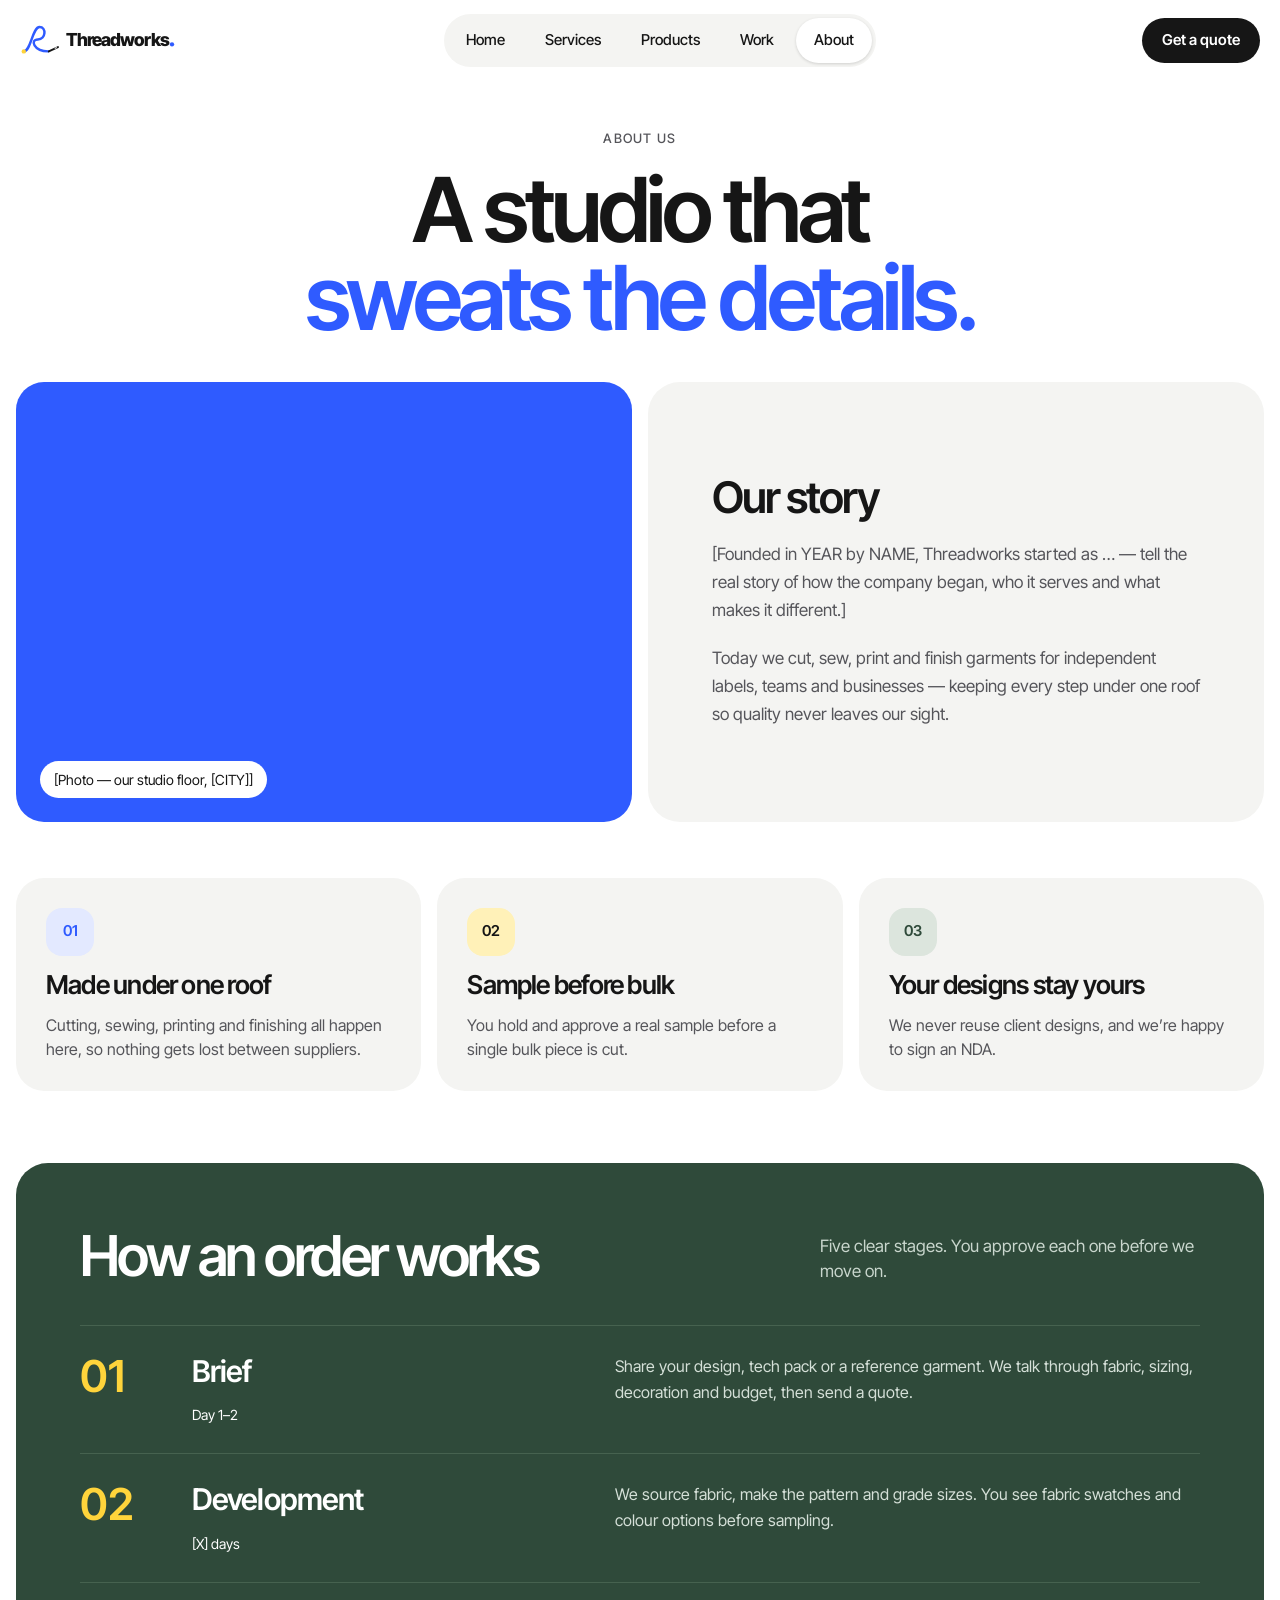
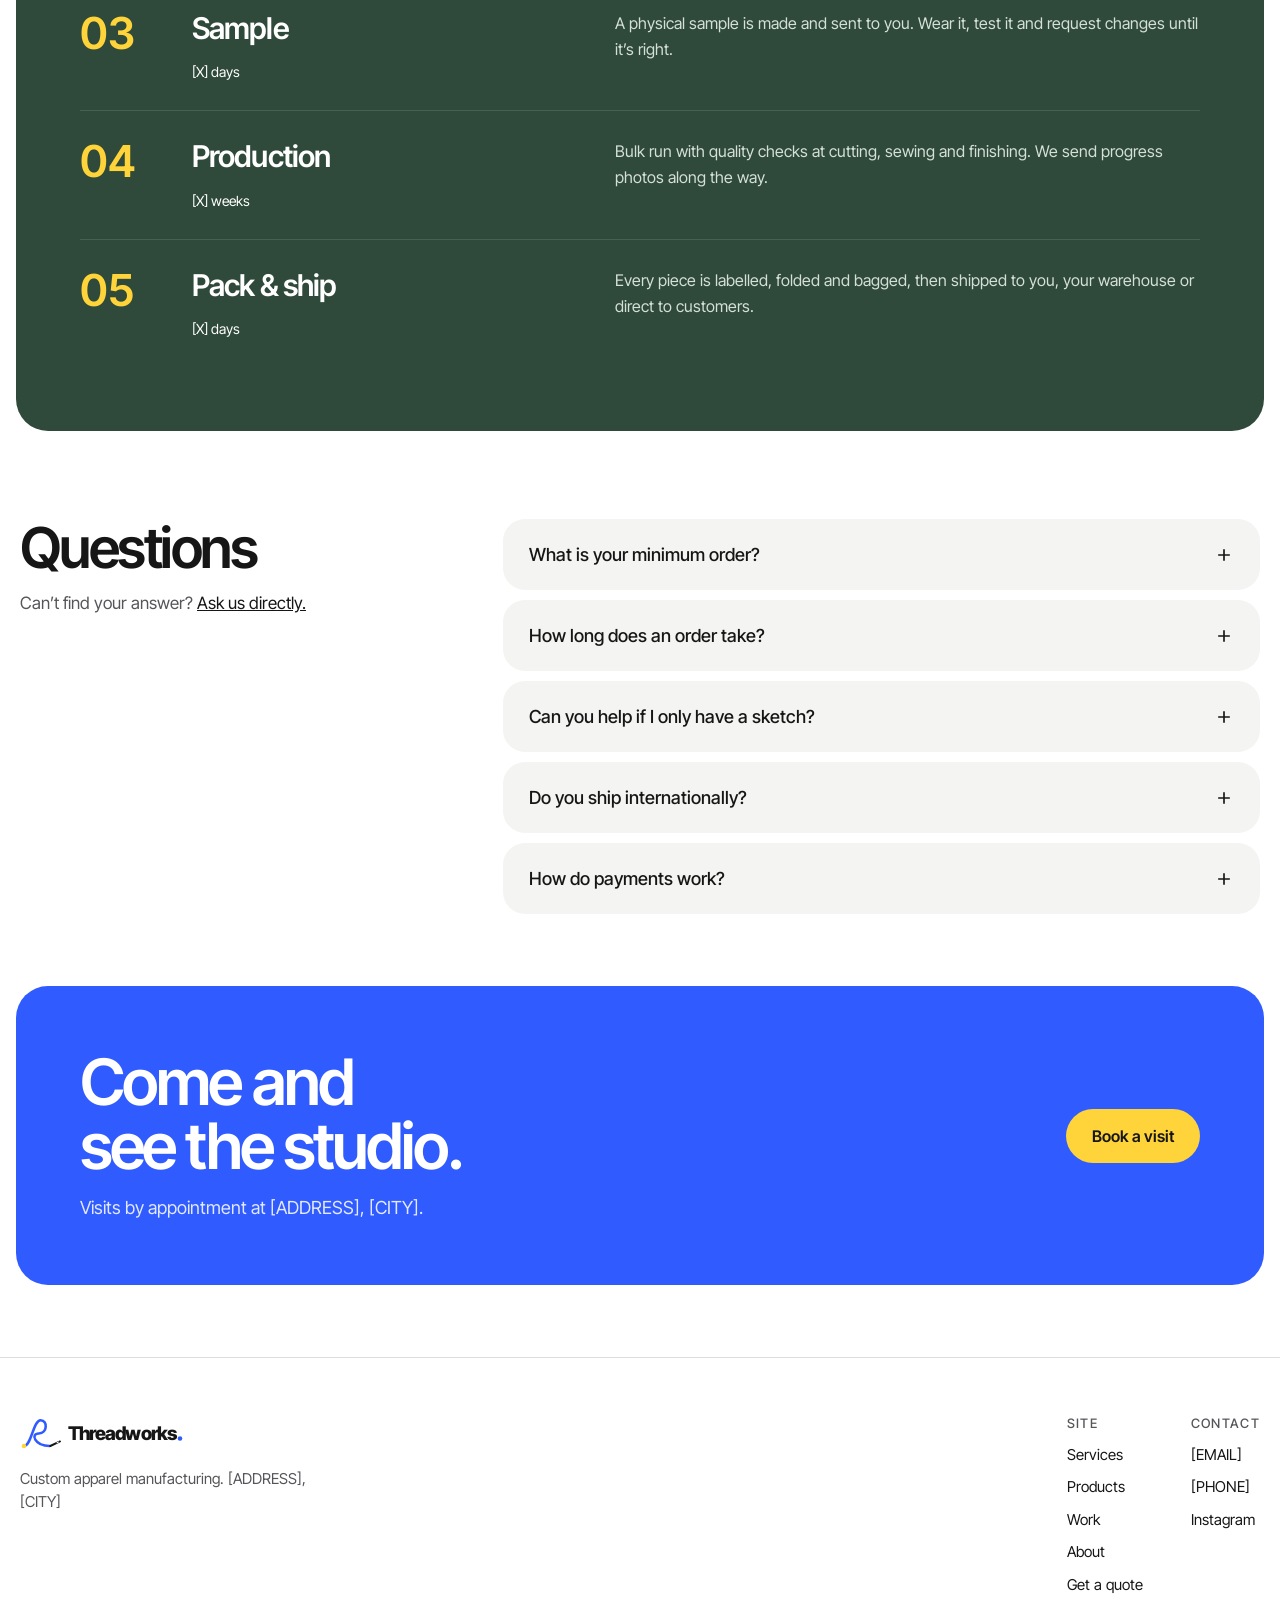
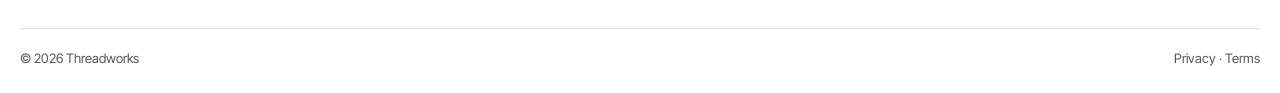
==== about.html @ 1514a81f "Custom apparel website: 7 pages, Logo 5, hero slideshow, case studies Co-Authored-By: Claude Opus 5." ====
<!doctype html>
<html lang="en">
<head>
<meta charset="utf-8">
<meta name="viewport" content="width=device-width, initial-scale=1">
<title>About & process — Threadworks</title>
<meta name="description" content="Who we are, how an order works and answers to common questions.">
<meta name="theme-color" content="#2F5BFF">
<link rel="icon" href="assets/img/favicon.svg" type="image/svg+xml">
<link rel="preconnect" href="https://fonts.googleapis.com">
<link rel="preconnect" href="https://fonts.gstatic.com" crossorigin>
<link href="https://fonts.googleapis.com/css2?family=Inter+Tight:wght@400;500;600;700;800&display=swap" rel="stylesheet">
<link rel="stylesheet" href="assets/css/style.css">
<script>document.documentElement.classList.add('js')</script>
</head>
<body>
<a class="skip" href="#main">Skip to content</a>
<header class="site-header">
  <nav class="nav" aria-label="Main">
    <a class="logo" href="index.html"><svg viewBox="0 0 580 140" role="img" aria-label="Threadworks">
<path d="M14 112 C40 112 46 22 72 22 C98 22 96 68 66 68 C36 68 50 112 104 112" fill="none" stroke="#2F5BFF" stroke-width="9" stroke-linecap="round"/>
<path d="M106 112 L140 96" stroke="#161616" stroke-width="7" stroke-linecap="round"/>
<ellipse cx="132" cy="99.5" rx="5" ry="2" transform="rotate(-25 132 99.5)" fill="#fff"/>
<circle cx="14" cy="112" r="8" fill="#FFD43B"/>
<text x="168" y="92" font-family="Inter Tight, sans-serif" font-weight="800" font-size="66" fill="#161616" letter-spacing="-3" textLength="380" lengthAdjust="spacingAndGlyphs">Threadworks</text>
<circle cx="560" cy="86" r="8" fill="#2F5BFF"/>
</svg></a>
    <div class="pill-nav" id="site-menu">
      <a href="index.html">Home</a>
      <a href="services.html">Services</a>
      <a href="products.html">Products</a>
      <a href="work.html">Work</a>
      <a href="about.html" aria-current="page">About</a>
    </div>
    <div class="nav-cta">
      <a class="btn btn-dark btn-sm" href="quote.html">Get a quote</a>
      <button class="menu-btn" type="button" aria-label="Open menu" aria-expanded="false" aria-controls="site-menu"><span></span></button>
    </div>
  </nav>
</header>
<main id="main" class="wrap">
<header class="stack" style="align-items:center;text-align:center;gap:18px;padding:48px 4px 24px">
  <span class="eyebrow in">About us</span>
  <h1 class="h1 in d1" style="font-size:clamp(44px,7vw,112px)">A studio that<br><span class="accent">sweats the details.</span></h1>
</header>

<section class="grid grid-wide">
  <figure class="art in d2" style="margin:0;background:#2F5BFF;min-height:440px;align-items:flex-end;justify-content:flex-start;padding:24px">
    <figcaption style="background:#fff;border-radius:999px;padding:8px 14px;font-size:14px;position:relative">[Photo — our studio floor, [CITY]]</figcaption>
  </figure>
  <div class="panel panel-grey stack in d3" style="justify-content:center;gap:20px">
    <h2 class="h2" style="font-size:clamp(32px,3.4vw,48px)">Our story</h2>
    <p class="muted" style="margin:0;font-size:17px;line-height:1.65">[Founded in YEAR by NAME, Threadworks started as … — tell the real story of how the company began, who it serves and what makes it different.]</p>
    <p class="muted" style="margin:0;font-size:17px;line-height:1.65">Today we cut, sew, print and finish garments for independent labels, teams and businesses — keeping every step under one roof so quality never leaves our sight.</p>
  </div>
</section>

<section class="grid reveal-stagger" style="padding-top:40px">
  <div class="card lift"><span class="chip-num t-blue">01</span><h3 class="h3" style="font-size:26px">Made under one roof</h3><p>Cutting, sewing, printing and finishing all happen here, so nothing gets lost between suppliers.</p></div>
  <div class="card lift"><span class="chip-num t-yellow">02</span><h3 class="h3" style="font-size:26px">Sample before bulk</h3><p>You hold and approve a real sample before a single bulk piece is cut.</p></div>
  <div class="card lift"><span class="chip-num t-green">03</span><h3 class="h3" style="font-size:26px">Your designs stay yours</h3><p>We never reuse client designs, and we’re happy to sign an NDA.</p></div>
</section>

<section id="process" class="panel panel-green reveal stack" style="gap:40px;margin-top:56px;scroll-margin-top:100px">
  <div class="section-head">
    <h2 class="h2" style="color:#fff">How an order works</h2>
    <p style="margin:0;max-width:380px;font-size:17px">Five clear stages. You approve each one before we move on.</p>
  </div>
  <ol class="reveal-stagger" style="list-style:none;margin:0;padding:0;display:flex;flex-direction:column">
    <li style="display:flex;flex-wrap:wrap;gap:12px 40px;padding:28px 0;border-top:1px solid #46624F"><span style="flex:0 0 72px;font-weight:600;font-size:44px;line-height:1;color:#FFD43B">01</span><div style="flex:1 1 260px" class="stack"><h3 class="h3" style="font-size:30px;color:#fff">Brief</h3><span style="font-size:14px">Day 1–2</span></div><p style="margin:0;flex:2 1 340px;line-height:1.6;color:#D5E0D8">Share your design, tech pack or a reference garment. We talk through fabric, sizing, decoration and budget, then send a quote.</p></li>
    <li style="display:flex;flex-wrap:wrap;gap:12px 40px;padding:28px 0;border-top:1px solid #46624F"><span style="flex:0 0 72px;font-weight:600;font-size:44px;line-height:1;color:#FFD43B">02</span><div style="flex:1 1 260px" class="stack"><h3 class="h3" style="font-size:30px;color:#fff">Development</h3><span style="font-size:14px">[X] days</span></div><p style="margin:0;flex:2 1 340px;line-height:1.6;color:#D5E0D8">We source fabric, make the pattern and grade sizes. You see fabric swatches and colour options before sampling.</p></li>
    <li style="display:flex;flex-wrap:wrap;gap:12px 40px;padding:28px 0;border-top:1px solid #46624F"><span style="flex:0 0 72px;font-weight:600;font-size:44px;line-height:1;color:#FFD43B">03</span><div style="flex:1 1 260px" class="stack"><h3 class="h3" style="font-size:30px;color:#fff">Sample</h3><span style="font-size:14px">[X] days</span></div><p style="margin:0;flex:2 1 340px;line-height:1.6;color:#D5E0D8">A physical sample is made and sent to you. Wear it, test it and request changes until it’s right.</p></li>
    <li style="display:flex;flex-wrap:wrap;gap:12px 40px;padding:28px 0;border-top:1px solid #46624F"><span style="flex:0 0 72px;font-weight:600;font-size:44px;line-height:1;color:#FFD43B">04</span><div style="flex:1 1 260px" class="stack"><h3 class="h3" style="font-size:30px;color:#fff">Production</h3><span style="font-size:14px">[X] weeks</span></div><p style="margin:0;flex:2 1 340px;line-height:1.6;color:#D5E0D8">Bulk run with quality checks at cutting, sewing and finishing. We send progress photos along the way.</p></li>
    <li style="display:flex;flex-wrap:wrap;gap:12px 40px;padding:28px 0;border-top:1px solid #46624F"><span style="flex:0 0 72px;font-weight:600;font-size:44px;line-height:1;color:#FFD43B">05</span><div style="flex:1 1 260px" class="stack"><h3 class="h3" style="font-size:30px;color:#fff">Pack &amp; ship</h3><span style="font-size:14px">[X] days</span></div><p style="margin:0;flex:2 1 340px;line-height:1.6;color:#D5E0D8">Every piece is labelled, folded and bagged, then shipped to you, your warehouse or direct to customers.</p></li>
  </ol>
</section>

<section class="section reveal" style="flex-direction:row;flex-wrap:wrap;gap:32px 64px">
  <div class="stack" style="flex:1 1 300px;gap:14px">
    <h2 class="h2">Questions</h2>
    <p class="muted" style="margin:0;font-size:17px">Can’t find your answer? <a href="quote.html">Ask us directly.</a></p>
  </div>
  <div class="faq stack" style="flex:2 1 520px;min-width:0;gap:10px">
    <details><summary>What is your minimum order?<svg viewBox="0 0 24 24" fill="none" stroke="#161616" stroke-width="2" aria-hidden="true"><path d="M12 5v14M5 12h14"/></svg></summary><p>[MOQ] pieces per style, per colour. Samples can be made as a single piece.</p></details>
    <details><summary>How long does an order take?<svg viewBox="0 0 24 24" fill="none" stroke="#161616" stroke-width="2" aria-hidden="true"><path d="M12 5v14M5 12h14"/></svg></summary><p>Usually [X] weeks from approved sample to delivery, depending on quantity and decoration.</p></details>
    <details><summary>Can you help if I only have a sketch?<svg viewBox="0 0 24 24" fill="none" stroke="#161616" stroke-width="2" aria-hidden="true"><path d="M12 5v14M5 12h14"/></svg></summary><p>Yes. Our development team can turn a sketch or reference garment into a full tech pack.</p></details>
    <details><summary>Do you ship internationally?<svg viewBox="0 0 24 24" fill="none" stroke="#161616" stroke-width="2" aria-hidden="true"><path d="M12 5v14M5 12h14"/></svg></summary><p>[Yes / No — add your shipping regions and options here.]</p></details>
    <details><summary>How do payments work?<svg viewBox="0 0 24 24" fill="none" stroke="#161616" stroke-width="2" aria-hidden="true"><path d="M12 5v14M5 12h14"/></svg></summary><p>[Describe your deposit and balance terms here.]</p></details>
  </div>
</section>

<section class="panel panel-blue cta reveal">
  <div>
    <h2 class="h2">Come and<br>see the studio.</h2>
    <p style="margin:0;font-size:18px">Visits by appointment at [ADDRESS], [CITY].</p>
  </div>
  <a class="btn btn-yellow" href="quote.html">Book a visit</a>
</section>
</main>
<footer class="site-footer">
  <div class="footer-inner">
    <div class="footer-top">
      <div class="footer-brand">
        <a class="logo" href="index.html"><svg viewBox="0 0 580 140" role="img" aria-label="Threadworks">
<path d="M14 112 C40 112 46 22 72 22 C98 22 96 68 66 68 C36 68 50 112 104 112" fill="none" stroke="#2F5BFF" stroke-width="9" stroke-linecap="round"/>
<path d="M106 112 L140 96" stroke="#161616" stroke-width="7" stroke-linecap="round"/>
<ellipse cx="132" cy="99.5" rx="5" ry="2" transform="rotate(-25 132 99.5)" fill="#fff"/>
<circle cx="14" cy="112" r="8" fill="#FFD43B"/>
<text x="168" y="92" font-family="Inter Tight, sans-serif" font-weight="800" font-size="66" fill="#161616" letter-spacing="-3" textLength="380" lengthAdjust="spacingAndGlyphs">Threadworks</text>
<circle cx="560" cy="86" r="8" fill="#2F5BFF"/>
</svg></a>
        <p class="muted" style="margin:0;font-size:15px">Custom apparel manufacturing. [ADDRESS], [CITY]</p>
      </div>
      <div class="footer-cols">
        <div><span class="eyebrow">Site</span><a href="services.html">Services</a><a href="products.html">Products</a><a href="work.html">Work</a><a href="about.html">About</a><a href="quote.html">Get a quote</a></div>
        <div><span class="eyebrow">Contact</span><a href="mailto:[EMAIL]">[EMAIL]</a><a href="tel:[PHONE]">[PHONE]</a><a href="#">Instagram</a></div>
      </div>
    </div>
    <div class="footer-bottom"><span>© <span data-year>2026</span> Threadworks</span><span>Privacy · Terms</span></div>
  </div>
</footer>
<script src="assets/js/main.js"></script>
</body>
</html>
---- assets/css/style.css ----
/* Threadworks — custom apparel site
   Brand: Thread Blue, Signal Yellow, Studio Green, Ink Black, White
   Font: Inter Tight */

:root {
  --blue: #2F5BFF;
  --blue-dark: #1F45E0;
  --yellow: #FFD43B;
  --green: #2F4A3A;
  --green-2: #3A5747;
  --ink: #161616;
  --white: #FFFFFF;
  --grey: #F4F4F2;
  --grey-2: #E9E9E6;
  --line: #DDDDD9;
  --muted: #55555A;
  --muted-2: #8A8A8E;
  --on-green: #C9D6CD;
  --on-blue: #E3E9FF;
  --tint-blue: #E3E9FF;
  --tint-yellow: #FFF1B8;
  --tint-green: #DCE5DD;
  --radius-xl: 32px;
  --radius-lg: 28px;
  --radius-md: 24px;
  --radius-sm: 16px;
  --ease: cubic-bezier(.2, .7, .2, 1);
  --font: "Inter Tight", Inter, system-ui, -apple-system, "Segoe UI", sans-serif;
}

*, *::before, *::after { box-sizing: border-box; }
[hidden] { display: none !important; }
html { scroll-behavior: smooth; -webkit-text-size-adjust: 100%; }
body { margin: 0; background: var(--white); color: var(--ink); font-family: var(--font); font-size: 16px; line-height: 1.5; -webkit-font-smoothing: antialiased; }
img { max-width: 100%; display: block; }
a { color: var(--ink); }
a:hover { color: var(--muted); }
button, input, select, textarea { font: inherit; color: inherit; }
:focus-visible { outline: 3px solid var(--blue); outline-offset: 3px; border-radius: 8px; }
.sr-only { position: absolute; width: 1px; height: 1px; padding: 0; margin: -1px; overflow: hidden; clip: rect(0 0 0 0); white-space: nowrap; border: 0; }
.skip { position: absolute; left: 16px; top: -60px; background: var(--ink); color: var(--white); padding: 12px 18px; border-radius: 999px; z-index: 100; text-decoration: none; }
.skip:focus { top: 16px; color: var(--white); }

.wrap { max-width: 1300px; margin: 0 auto; padding: 0 16px; }
main.wrap { display: flex; flex-direction: column; gap: 16px; padding-bottom: 16px; }

/* ---------- Type ---------- */
.h1 { margin: 0; font-weight: 600; font-size: clamp(44px, 6.4vw, 96px); line-height: 0.98; letter-spacing: -0.05em; }
.h2 { margin: 0; font-weight: 600; font-size: clamp(34px, 4.4vw, 60px); line-height: 1.02; letter-spacing: -0.045em; }
.h3 { margin: 0; font-weight: 600; font-size: 24px; letter-spacing: -0.03em; line-height: 1.15; }
.lead { margin: 0; font-size: 19px; line-height: 1.55; color: var(--muted); max-width: 540px; }
.muted { color: var(--muted); }
.eyebrow { font-size: 13px; letter-spacing: 0.1em; text-transform: uppercase; color: var(--muted); font-weight: 500; }
.accent { color: var(--blue); }
.section-head { display: flex; flex-wrap: wrap; justify-content: space-between; align-items: flex-end; gap: 16px; }
.link-arrow { font-weight: 600; padding: 12px 0; display: inline-block; }

/* ---------- Header ---------- */
.site-header { position: sticky; top: 0; z-index: 50; background: rgba(255, 255, 255, .86); backdrop-filter: saturate(1.4) blur(14px); -webkit-backdrop-filter: saturate(1.4) blur(14px); transition: box-shadow .3s; }
.site-header.scrolled { box-shadow: 0 1px 0 var(--line); }
.nav { display: flex; align-items: center; justify-content: space-between; gap: 12px; padding: 14px 20px; max-width: 1300px; margin: 0 auto; }
.logo { display: inline-flex; align-items: center; text-decoration: none; }
.logo svg { height: 38px; width: auto; display: block; }
.pill-nav { display: flex; gap: 4px; background: var(--grey); border-radius: 999px; padding: 4px; font-size: 15px; font-weight: 500; }
.pill-nav a { text-decoration: none; padding: 11px 18px; border-radius: 999px; transition: background-color .2s, box-shadow .2s; }
.pill-nav a:hover { background: var(--grey-2); color: var(--ink); }
.pill-nav a[aria-current="page"] { background: var(--white); box-shadow: 0 1px 3px rgba(22, 22, 22, .16); }
.nav-cta { display: flex; gap: 8px; align-items: center; }
.menu-btn { display: none; width: 48px; height: 48px; border-radius: 50%; border: 0; background: var(--grey); cursor: pointer; align-items: center; justify-content: center; }
.menu-btn span, .menu-btn span::before, .menu-btn span::after { display: block; width: 18px; height: 2px; background: var(--ink); border-radius: 2px; position: relative; transition: transform .3s var(--ease), background-color .2s; content: ""; }
.menu-btn span::before { position: absolute; top: -6px; }
.menu-btn span::after { position: absolute; top: 6px; }
.menu-open .menu-btn span { background: transparent; }
.menu-open .menu-btn span::before { transform: translateY(6px) rotate(45deg); }
.menu-open .menu-btn span::after { transform: translateY(-6px) rotate(-45deg); }

@media (max-width: 900px) {
  .menu-btn { display: inline-flex; }
  .nav { flex-wrap: wrap; }
  .pill-nav { order: 3; width: 100%; flex-direction: column; gap: 6px; background: transparent; border-radius: 0; padding: 0; max-height: 0; overflow: hidden; opacity: 0; transition: max-height .45s var(--ease), opacity .3s, padding .3s; }
  .pill-nav a { padding: 16px 18px; font-size: 18px; background: var(--grey); border-radius: 16px; }
  .pill-nav a[aria-current="page"] { background: var(--ink); color: var(--white); box-shadow: none; }
  .menu-open .pill-nav { max-height: 420px; opacity: 1; padding: 8px 0 12px; }
  .nav-cta .btn { padding: 12px 18px; }
  .logo svg { height: 32px; }
}

/* ---------- Buttons ---------- */
.btn { display: inline-flex; align-items: center; justify-content: center; gap: 8px; min-height: 48px; padding: 15px 26px; border-radius: 999px; border: 0; font-weight: 600; font-size: 16px; text-decoration: none; cursor: pointer; transition: transform .2s var(--ease), background-color .2s, box-shadow .2s, filter .2s; white-space: nowrap; }
.btn:hover { transform: translateY(-2px); }
.btn:active { transform: translateY(0) scale(.98); }
.btn svg { width: 18px; height: 18px; flex-shrink: 0; transition: transform .25s var(--ease); }
.btn:hover svg { transform: translate(2px, -2px); }
.btn-blue { background: var(--blue); color: var(--white); }
.btn-blue:hover { background: var(--blue-dark); color: var(--white); box-shadow: 0 10px 24px rgba(47, 91, 255, .28); }
.btn-yellow { background: var(--yellow); color: var(--ink); }
.btn-yellow:hover { color: var(--ink); filter: brightness(1.04); box-shadow: 0 10px 24px rgba(22, 22, 22, .14); }
.btn-dark { background: var(--ink); color: var(--white); }
.btn-dark:hover { color: var(--white); background: #2A2A2A; }
.btn-light { background: var(--white); color: var(--ink); }
.btn-light:hover { color: var(--ink); }
.btn-grey { background: var(--grey); color: var(--ink); }
.btn-grey:hover { color: var(--ink); background: var(--grey-2); }
.btn-sm { min-height: 44px; padding: 11px 20px; font-size: 15px; }

/* ---------- Surfaces ---------- */
.card { background: var(--grey); border-radius: var(--radius-lg); padding: 30px; display: flex; flex-direction: column; gap: 14px; text-decoration: none; color: var(--ink); }
.card p { margin: 0; color: var(--muted); }
.panel { border-radius: var(--radius-xl); padding: clamp(32px, 5vw, 64px); }
.panel-grey { background: var(--grey); }
.panel-green { background: var(--green); color: var(--white); }
.panel-green a { color: var(--white); }
.panel-green .muted, .panel-green p { color: var(--on-green); }
.panel-blue { background: var(--blue); color: var(--white); }
.panel-blue p { color: var(--on-blue); }
.badge { display: inline-flex; align-items: center; gap: 8px; align-self: flex-start; border-radius: 999px; padding: 8px 14px; font-size: 14px; font-weight: 500; background: var(--white); }
.badge-yellow { background: var(--yellow); }
.chip-num { width: 48px; height: 48px; border-radius: var(--radius-sm); display: inline-flex; align-items: center; justify-content: center; font-weight: 600; font-size: 15px; flex-shrink: 0; }
.t-blue { background: var(--tint-blue); color: var(--blue); }
.t-yellow { background: var(--tint-yellow); color: var(--ink); }
.t-green { background: var(--tint-green); color: var(--green); }
.t-grey { background: var(--grey-2); color: var(--ink); }

.grid { display: grid; gap: 16px; grid-template-columns: repeat(auto-fit, minmax(min(100%, 280px), 1fr)); }
.grid-wide { grid-template-columns: repeat(auto-fit, minmax(min(100%, 340px), 1fr)); }
.grid-fill { grid-template-columns: repeat(auto-fill, minmax(min(100%, 280px), 1fr)); }
.stack { display: flex; flex-direction: column; gap: 16px; }
.section { padding: 72px 4px 8px; display: flex; flex-direction: column; gap: 28px; }
.section-tight { padding-top: 40px; }

/* Garment art (stand-in for photos) */
.art { border-radius: var(--radius-lg); display: flex; align-items: center; justify-content: center; overflow: hidden; position: relative; }
.art svg { width: 58%; height: auto; transition: transform .7s var(--ease); }
.art img { width: 100%; height: 100%; object-fit: cover; position: absolute; inset: 0; transition: transform .7s var(--ease); }
.art .tag { position: absolute; top: 16px; left: 16px; background: var(--white); border-radius: 999px; padding: 6px 12px; font-size: 13px; font-weight: 600; z-index: 1; }
.ar-1 { aspect-ratio: 1 / 1; }
.ar-43 { aspect-ratio: 4 / 3; }
.ar-45 { aspect-ratio: 4 / 5; }

/* ---------- Motion ---------- */
@keyframes up { from { opacity: 0; transform: translateY(28px); } to { opacity: 1; transform: none; } }
@keyframes pop { from { opacity: 0; transform: scale(.96); } to { opacity: 1; transform: none; } }
@keyframes marquee { from { transform: translateX(0); } to { transform: translateX(-50%); } }
@keyframes progress { from { transform: scaleX(0); } to { transform: scaleX(1); } }
@keyframes pulse { 0%, 100% { opacity: 1; } 50% { opacity: .3; } }

.in { animation: up .9s var(--ease) both; }
.d1 { animation-delay: .1s; } .d2 { animation-delay: .2s; } .d3 { animation-delay: .3s; } .d4 { animation-delay: .4s; }
.js .reveal { opacity: 0; transform: translateY(32px); transition: opacity .9s var(--ease), transform .9s var(--ease); }
.js .reveal.visible { opacity: 1; transform: none; }
.js .reveal-stagger > * { opacity: 0; transform: translateY(24px); transition: opacity .7s var(--ease), transform .7s var(--ease); }
.js .reveal-stagger.visible > * { opacity: 1; transform: none; }
.reveal-stagger.visible > *:nth-child(2) { transition-delay: .08s; }
.reveal-stagger.visible > *:nth-child(3) { transition-delay: .16s; }
.reveal-stagger.visible > *:nth-child(4) { transition-delay: .24s; }
.reveal-stagger.visible > *:nth-child(5) { transition-delay: .32s; }
.reveal-stagger.visible > *:nth-child(6) { transition-delay: .4s; }
.reveal-stagger.visible > *:nth-child(n+7) { transition-delay: .48s; }
.lift { transition: transform .35s var(--ease), box-shadow .35s; }
.lift:hover { transform: translateY(-6px); box-shadow: 0 18px 40px rgba(22, 22, 22, .10); }
.zoom:hover .art svg, .zoom:hover .art img { transform: scale(1.07); }
.pulse { animation: pulse 1.8s ease-in-out infinite; }
.pop { animation: pop .6s var(--ease) both; }

/* ---------- Hero ---------- */
.hero { display: grid; gap: 16px; grid-template-columns: repeat(auto-fit, minmax(min(100%, 380px), 1fr)); padding-top: 8px; }
.hero-text { background: var(--grey); border-radius: var(--radius-xl); padding: clamp(28px, 5vw, 60px); display: flex; flex-direction: column; justify-content: space-between; gap: 40px; min-height: 620px; }
.hero-text .h1 span { display: block; }
.hero-actions { display: flex; flex-wrap: wrap; gap: 10px; }
.stats { display: grid; grid-template-columns: repeat(3, minmax(0, 1fr)); gap: 10px; }
.stat { background: var(--white); border-radius: 20px; padding: 18px; display: flex; flex-direction: column; gap: 2px; }
.stat strong { font-weight: 600; font-size: 26px; letter-spacing: -0.03em; }
.stat span { font-size: 13px; color: var(--muted); }
@media (max-width: 520px) { .stats { grid-template-columns: 1fr 1fr; } .hero-text { min-height: 0; } }

/* Slideshow */
.slideshow { position: relative; border-radius: var(--radius-xl); overflow: hidden; min-height: 620px; background: var(--ink); margin: 0; }
.slide { position: absolute; inset: 0; opacity: 0; transform: scale(1.08); transition: opacity 1s ease, transform 1.8s var(--ease); display: flex; align-items: center; justify-content: center; }
.slide.active { opacity: 1; transform: scale(1); }
.slide svg { width: 56%; max-width: 340px; height: auto; }
.slide img { position: absolute; inset: 0; width: 100%; height: 100%; object-fit: cover; }
.slide-top, .slide-bottom { position: absolute; left: 20px; right: 20px; display: flex; justify-content: space-between; align-items: center; gap: 12px; z-index: 2; }
.slide-top { top: 20px; }
.slide-bottom { bottom: 20px; }
.slide-caption { background: var(--white); border-radius: 999px; padding: 8px 14px; font-size: 14px; font-weight: 600; transition: opacity .3s; }
.slide-count { background: var(--ink); color: var(--white); border-radius: 999px; padding: 8px 14px; font-size: 13px; font-weight: 600; letter-spacing: 0.04em; }
.dots { display: flex; gap: 8px; align-items: center; background: var(--white); border-radius: 999px; padding: 0 12px; }
.dot { position: relative; overflow: hidden; width: 10px; height: 10px; margin: 19px 0; padding: 0; border: 0; border-radius: 999px; background: var(--line); cursor: pointer; transition: width .35s var(--ease); }
.dot::before { content: ""; position: absolute; inset: -17px -4px; }
.dot.active { width: 40px; }
.dot.active::after { content: ""; position: absolute; inset: 0; background: var(--ink); transform-origin: left; animation: progress var(--slide-time, 4s) linear both; }
.slideshow.paused .dot.active::after { animation-play-state: paused; }
.arrows { display: flex; gap: 8px; }
.arrow { width: 48px; height: 48px; border-radius: 50%; border: 0; background: var(--white); cursor: pointer; display: inline-flex; align-items: center; justify-content: center; transition: transform .2s var(--ease); }
.arrow:hover { transform: scale(1.06); }
.arrow.next { background: var(--yellow); }
.arrow svg { width: 20px; height: 20px; }
@media (max-width: 520px) { .slideshow { min-height: 440px; } }

/* Marquee */
.marquee { display: flex; align-items: center; gap: 32px; padding: 32px 4px; overflow: hidden; }
.marquee-label { flex-shrink: 0; color: var(--muted); font-size: 15px; }
.marquee-track { flex: 1; min-width: 0; overflow: hidden; -webkit-mask-image: linear-gradient(90deg, transparent, #000 8%, #000 92%, transparent); mask-image: linear-gradient(90deg, transparent, #000 8%, #000 92%, transparent); }
.marquee-row { display: flex; gap: 64px; width: max-content; animation: marquee 32s linear infinite; }
.marquee-row span { font-weight: 700; font-size: 20px; color: var(--muted-2); white-space: nowrap; }
.marquee:hover .marquee-row { animation-play-state: paused; }
@media (max-width: 640px) { .marquee { flex-direction: column; align-items: flex-start; gap: 16px; } .marquee-track { width: 100%; } }

/* Process */
.steps { list-style: none; margin: 0; padding: 0; display: grid; gap: 16px; grid-template-columns: repeat(auto-fit, minmax(min(100%, 230px), 1fr)); }
.step { background: var(--green-2); border-radius: var(--radius-md); padding: 26px; display: flex; flex-direction: column; gap: 12px; }
.step .pill { align-self: flex-start; background: var(--yellow); color: var(--ink); border-radius: 999px; padding: 6px 12px; font-size: 13px; font-weight: 600; }
.step p { margin: 0; }

/* Page header */
.page-head { display: flex; flex-wrap: wrap; justify-content: space-between; align-items: flex-end; gap: 24px; padding: 48px 4px 16px; }
.page-head > div { display: flex; flex-direction: column; gap: 18px; }
.page-head .lead { max-width: 420px; }

/* Filters */
.filters { display: flex; flex-wrap: wrap; align-items: center; justify-content: space-between; gap: 12px; padding: 0 4px 8px; }
.chips { display: flex; flex-wrap: wrap; gap: 8px; }
.chip { min-height: 44px; padding: 10px 18px; border-radius: 999px; border: 0; background: var(--grey); font-size: 15px; font-weight: 500; cursor: pointer; transition: background-color .2s, color .2s, transform .2s; }
.chip:hover { background: var(--grey-2); }
.chip[aria-pressed="true"] { background: var(--ink); color: var(--white); }
.chip:active { transform: scale(.97); }
.is-hidden { display: none !important; }

/* Product card */
.product { background: var(--grey); border-radius: var(--radius-lg); padding: 12px; display: flex; flex-direction: column; gap: 14px; }
.product .art { border-radius: 20px; }
.product-body { padding: 4px 10px 10px; display: flex; flex-direction: column; gap: 8px; }
.product-row { display: flex; justify-content: space-between; align-items: baseline; gap: 12px; }
.swatches { display: flex; gap: 6px; padding-top: 4px; }
.swatches i { width: 18px; height: 18px; border-radius: 50%; border: 1px solid var(--line); display: inline-block; }

/* Service rows */
.service { background: var(--grey); border-radius: var(--radius-xl); padding: clamp(24px, 4vw, 48px); display: flex; flex-wrap: wrap; gap: 32px; scroll-margin-top: 100px; }
.service-art { flex: 1 1 300px; min-height: 280px; border-radius: var(--radius-md); display: flex; align-items: center; justify-content: center; }
.service-art svg { width: 120px; height: 120px; }
.service-body { flex: 2 1 440px; min-width: 0; display: flex; flex-direction: column; gap: 18px; justify-content: center; }
.service-body p { margin: 0; color: var(--muted); font-size: 17px; line-height: 1.6; max-width: 620px; }
.tags { display: flex; flex-wrap: wrap; gap: 8px; }
.tags span { background: var(--white); border-radius: 999px; padding: 8px 14px; font-size: 14px; }
.service-meta { display: flex; flex-wrap: wrap; gap: 24px; padding-top: 12px; border-top: 1px solid var(--line); font-size: 15px; }

/* Table */
.table-box { background: var(--grey); border-radius: var(--radius-lg); overflow-x: auto; }
table { width: 100%; min-width: 720px; border-collapse: collapse; text-align: left; }
th, td { padding: 18px 24px; }
thead tr { border-bottom: 1px solid var(--line); }
tbody tr { border-bottom: 1px solid var(--grey-2); transition: background-color .2s; }
tbody tr:hover { background: var(--white); }
tbody th { font-weight: 600; font-size: 18px; }
td { color: var(--muted); }

/* FAQ */
.faq details { background: var(--grey); border-radius: 22px; padding: 0 26px; transition: background-color .2s; }
.faq details[open] { background: var(--grey-2); }
.faq summary { list-style: none; cursor: pointer; padding: 22px 0; display: flex; justify-content: space-between; align-items: center; gap: 16px; font-size: 18px; font-weight: 500; }
.faq summary::-webkit-details-marker { display: none; }
.faq summary svg { width: 20px; height: 20px; flex-shrink: 0; transition: transform .3s var(--ease); }
.faq details[open] summary svg { transform: rotate(45deg); }
.faq details p { margin: 0; padding: 0 0 22px; color: var(--muted); line-height: 1.6; }

/* Form */
.form-card { background: var(--grey); border-radius: var(--radius-xl); padding: clamp(24px, 4vw, 48px); }
.form-grid { display: grid; gap: 22px; grid-template-columns: repeat(auto-fit, minmax(min(100%, 220px), 1fr)); }
.full { grid-column: 1 / -1; }
.field { display: flex; flex-direction: column; gap: 8px; }
.field label, .legend { font-size: 14px; font-weight: 600; }
.legend span, .field label span { font-weight: 400; color: var(--muted); }
.field input, .field select, .field textarea { border: 1px solid #C8C8C6; border-radius: 14px; padding: 14px 16px; font-size: 16px; background: var(--white); transition: border-color .2s, box-shadow .2s; width: 100%; }
.field input:focus, .field textarea:focus, .field select:focus { outline: none; border-color: var(--blue); box-shadow: 0 0 0 4px rgba(47, 91, 255, .15); }
.field textarea { resize: vertical; min-height: 130px; }
.field input[type="file"] { border-style: dashed; padding: 18px 16px; }
fieldset { border: 0; margin: 0; padding: 0; min-width: 0; }
.toggle { min-height: 44px; padding: 10px 18px; border-radius: 999px; border: 1px solid #C8C8C6; background: var(--white); font-size: 15px; font-weight: 500; cursor: pointer; transition: background-color .2s, color .2s, border-color .2s, transform .2s; }
.toggle[aria-pressed="true"] { background: var(--blue); border-color: var(--blue); color: var(--white); }
.toggle:active { transform: scale(.97); }
.qty-grid { display: grid; gap: 8px; grid-template-columns: repeat(auto-fit, minmax(130px, 1fr)); }
.qty-grid .toggle { border-radius: 14px; }
.form-foot { display: flex; flex-wrap: wrap; justify-content: space-between; align-items: center; gap: 16px; padding-top: 12px; border-top: 1px solid var(--line); }
.error { color: #B3261E; font-size: 14px; }
.thanks { min-height: 520px; display: flex; flex-direction: column; align-items: center; justify-content: center; text-align: center; gap: 20px; }
.thanks-icon { width: 72px; height: 72px; border-radius: 50%; background: var(--tint-blue); display: flex; align-items: center; justify-content: center; }

/* Work + case study */
.project { text-align: left; border: 0; padding: 12px; background: var(--grey); border-radius: var(--radius-xl); cursor: pointer; display: flex; flex-direction: column; gap: 16px; color: var(--ink); text-decoration: none; }
.project:hover { color: var(--ink); }
.project .art { width: 100%; border-radius: var(--radius-md); }
.project .go { position: absolute; right: 16px; bottom: 16px; width: 48px; height: 48px; border-radius: 50%; background: var(--ink); display: flex; align-items: center; justify-content: center; transition: transform .35s var(--ease); z-index: 1; }
.project:hover .go { transform: rotate(45deg) scale(1.05); }
.project-body { padding: 0 10px 12px; display: flex; flex-direction: column; gap: 6px; }
.facts { margin: 0; display: grid; gap: 16px; grid-template-columns: repeat(auto-fit, minmax(min(100%, 200px), 1fr)); }
.facts div { background: var(--grey); border-radius: var(--radius-md); padding: 22px; display: flex; flex-direction: column; gap: 6px; }
.facts dt { font-size: 13px; letter-spacing: 0.06em; text-transform: uppercase; color: var(--muted); }
.facts dd { margin: 0; font-weight: 600; font-size: 20px; letter-spacing: -0.02em; }
.case-hero { min-height: 520px; border-radius: var(--radius-xl); }
.case-hero svg { width: 34%; max-width: 360px; }
.sample-note { background: var(--tint-yellow); border-radius: 999px; padding: 8px 14px; font-size: 13px; font-weight: 600; }

/* CTA */
.cta { display: flex; flex-wrap: wrap; justify-content: space-between; align-items: center; gap: 32px; margin-top: 48px; }
.cta .h2 { font-size: clamp(38px, 5vw, 72px); line-height: 1; }
.cta > div { display: flex; flex-direction: column; gap: 16px; max-width: 620px; }

/* Footer */
.site-footer { margin-top: 56px; border-top: 1px solid var(--line); }
.footer-inner { max-width: 1300px; margin: 0 auto; padding: 56px 20px 24px; display: flex; flex-direction: column; gap: 32px; }
.footer-top { display: flex; flex-wrap: wrap; justify-content: space-between; gap: 32px; }
.footer-brand { display: flex; flex-direction: column; gap: 14px; max-width: 320px; }
.footer-brand svg { height: 40px; width: auto; }
.footer-cols { display: flex; flex-wrap: wrap; gap: 48px; font-size: 15px; }
.footer-cols div { display: flex; flex-direction: column; gap: 10px; }
.footer-cols a { text-decoration: none; }
.footer-bottom { border-top: 1px solid var(--line); padding-top: 20px; display: flex; flex-wrap: wrap; justify-content: space-between; gap: 12px; font-size: 13px; color: var(--muted); }

@media (prefers-reduced-motion: reduce) {
  *, *::before, *::after { animation: none !important; transition: none !important; scroll-behavior: auto !important; }
  .js .reveal, .js .reveal-stagger > * { opacity: 1; transform: none; }
}
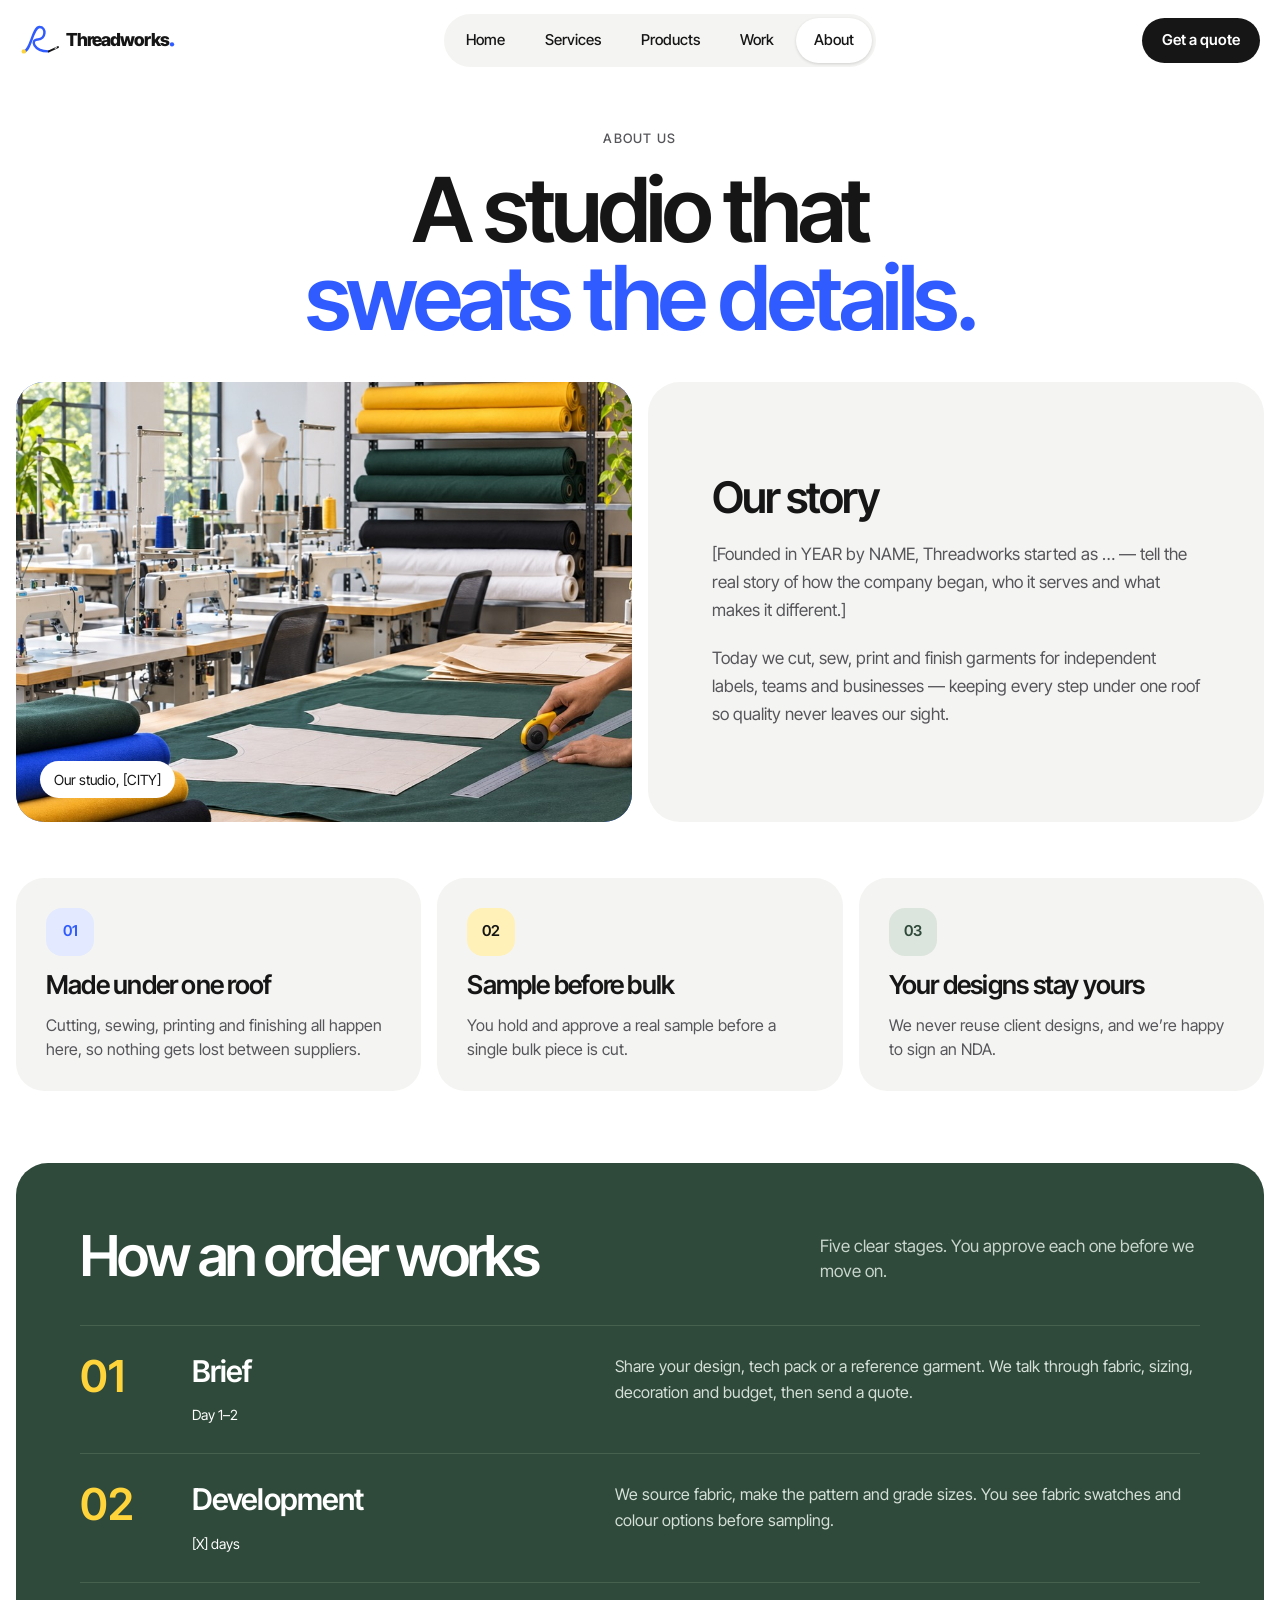
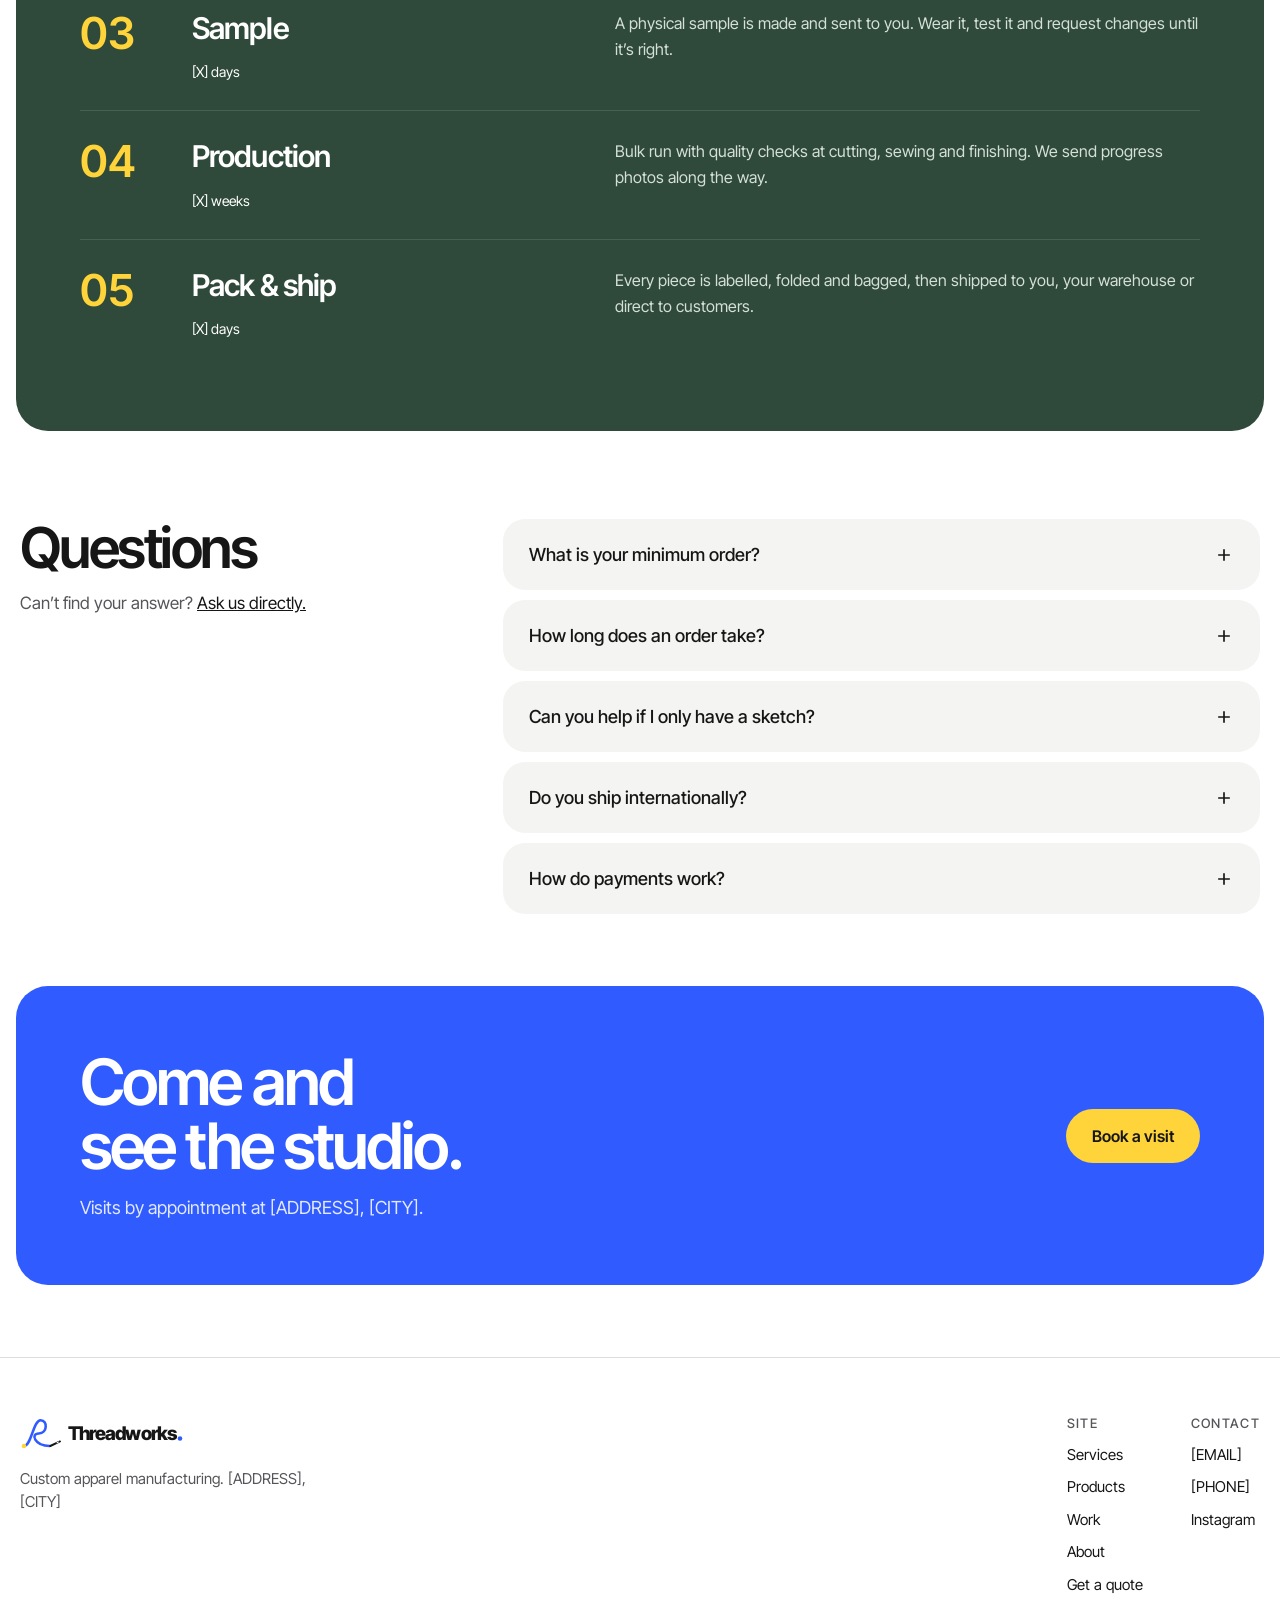
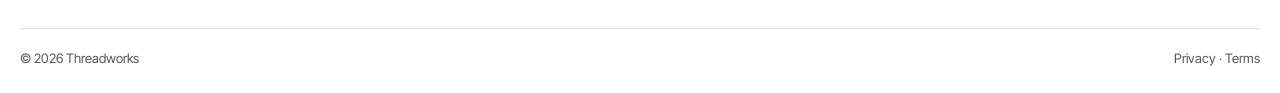
==== commit 6662a3c1: "Add ChatGPT-generated photos: hero slideshow, products, case-study covers, studio Co-Authored-By: Cl" ====
--- a/about.html
+++ b/about.html
@@ -46,7 +46,7 @@
 
 <section class="grid grid-wide">
   <figure class="art in d2" style="margin:0;background:#2F5BFF;min-height:440px;align-items:flex-end;justify-content:flex-start;padding:24px">
-    <figcaption style="background:#fff;border-radius:999px;padding:8px 14px;font-size:14px;position:relative">[Photo — our studio floor, [CITY]]</figcaption>
+    <img src="images/about-studio.jpg" alt="Inside the studio: sewing machines, cutting table and rolls of fabric" width="1200" height="1500"><figcaption style="background:#fff;border-radius:999px;padding:8px 14px;font-size:14px;position:relative">Our studio, [CITY]</figcaption>
   </figure>
   <div class="panel panel-grey stack in d3" style="justify-content:center;gap:20px">
     <h2 class="h2" style="font-size:clamp(32px,3.4vw,48px)">Our story</h2>
